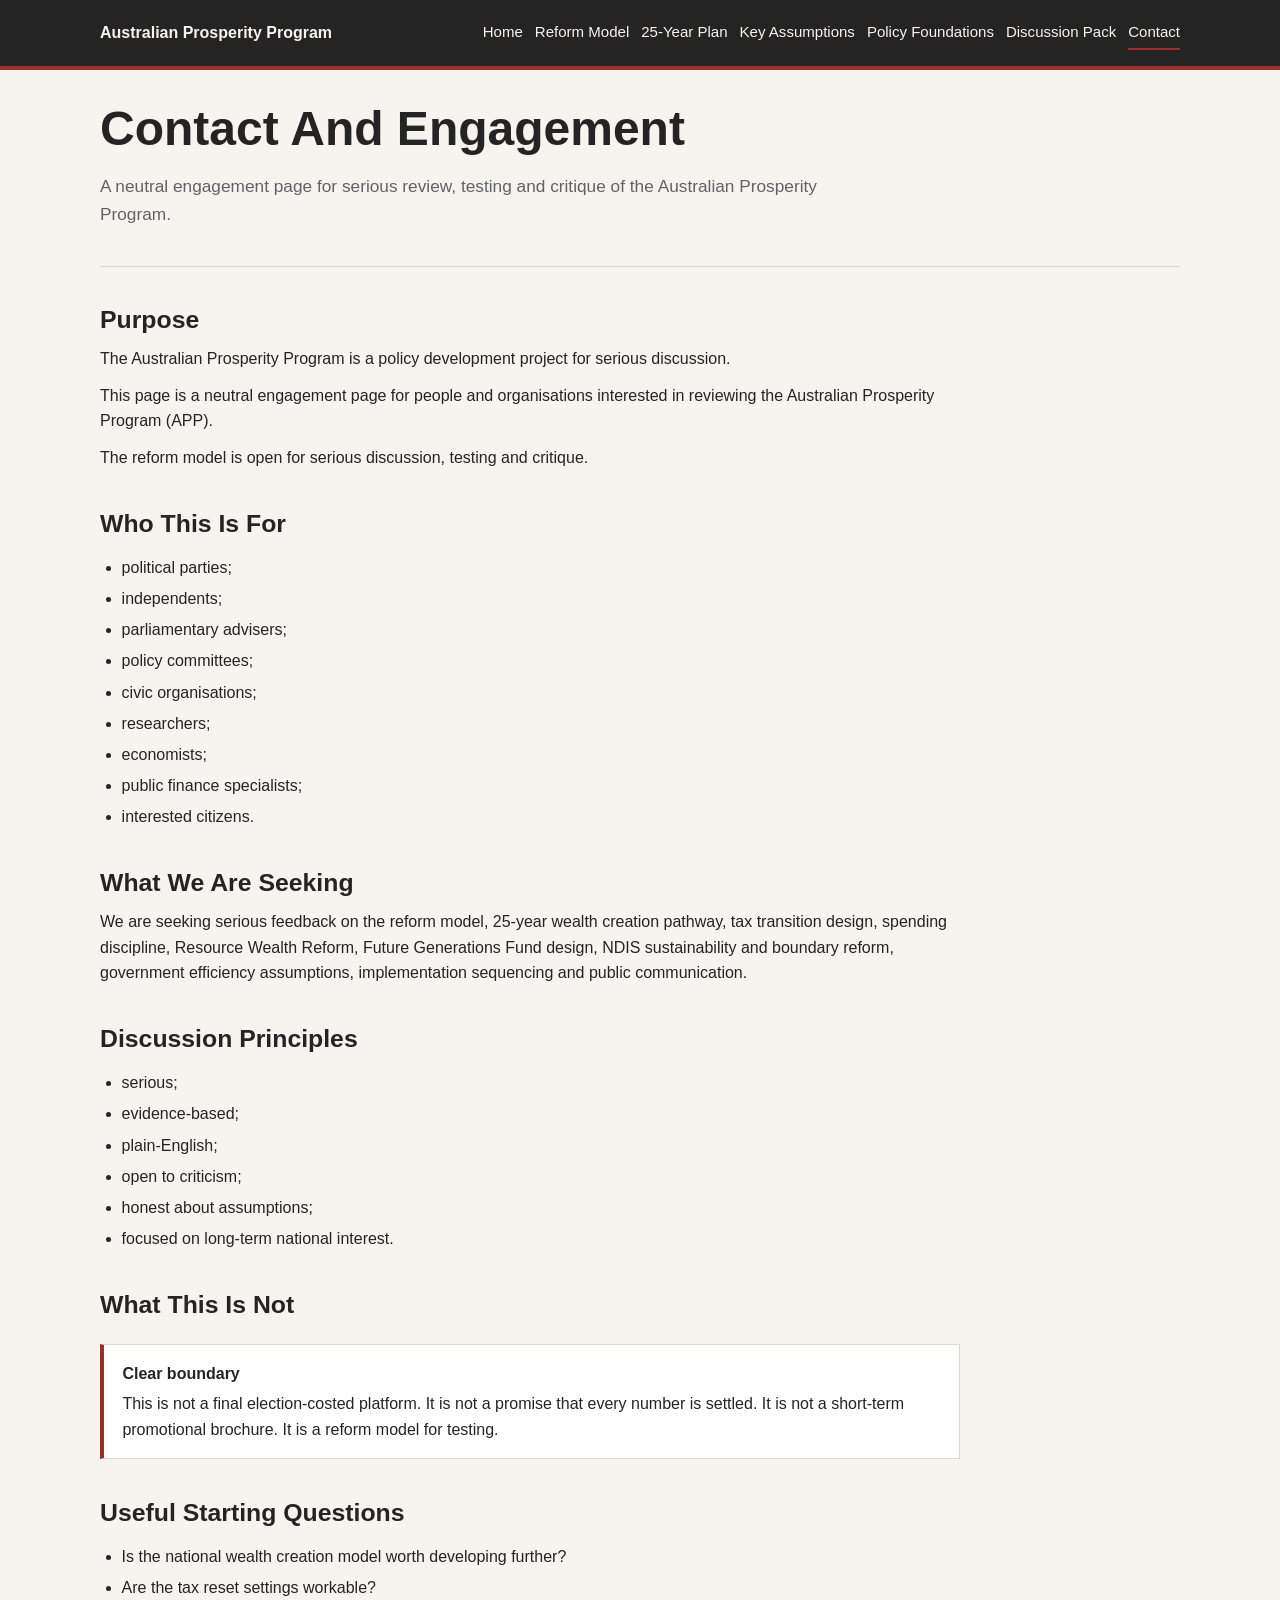
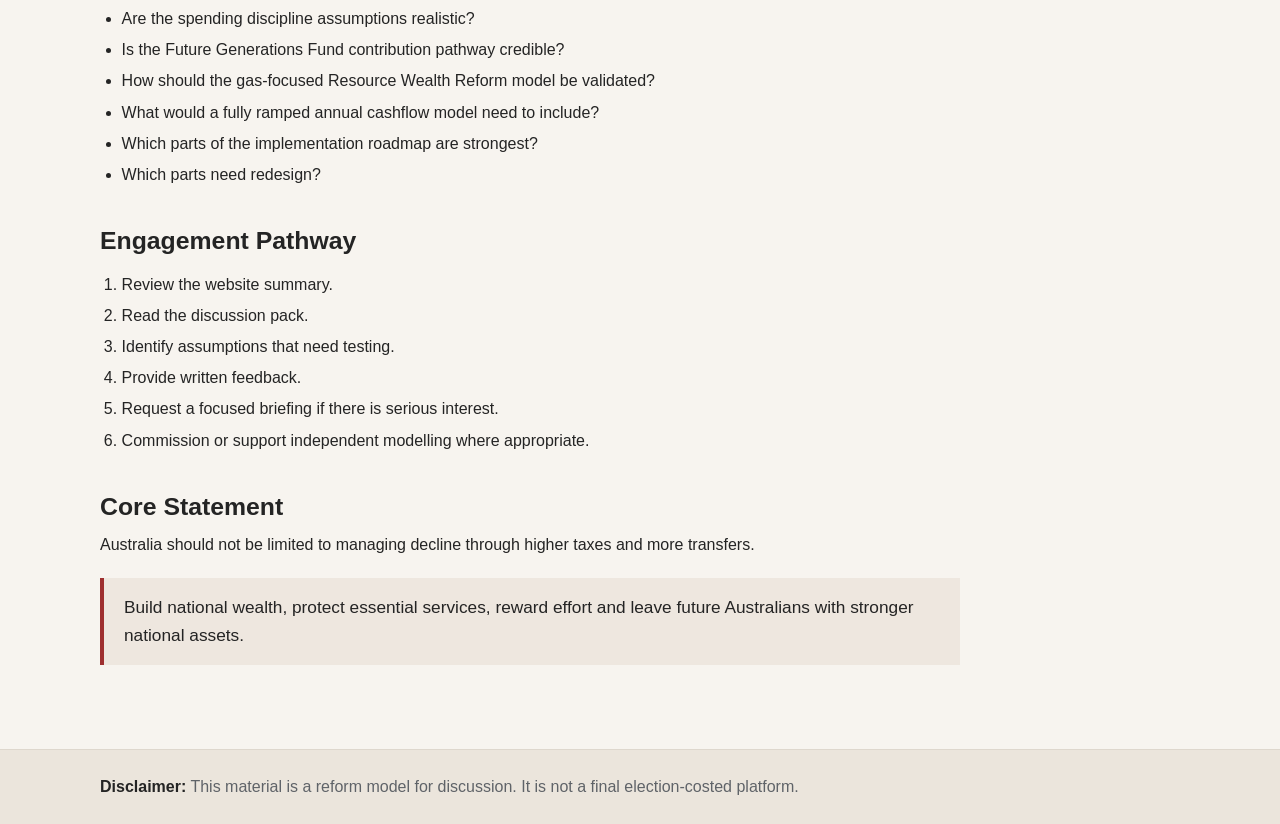
==== contact.html @ e345d158 "Publish initial reform model website" ====
<!doctype html>
<html lang="en">
<head>
  <meta charset="utf-8">
  <meta name="viewport" content="width=device-width, initial-scale=1">
  <title>Contact And Engagement | Australian Prosperity Program</title>
  <link rel="stylesheet" href="assets/style.css">
</head>
<body>
  <header class="site-header">
    <div class="header-inner">
      <a class="brand" href="index.html">Australian Prosperity Program</a>
      <nav class="nav" aria-label="Primary">
        <a href="index.html">Home</a>
        <a href="reform-model.html">Reform Model</a>
        <a href="twenty-five-year-plan.html">25-Year Plan</a>
        <a href="key-assumptions.html">Key Assumptions</a>
        <a href="policy-foundations.html">Policy Foundations</a>
        <a href="discussion-pack.html">Discussion Pack</a>
        <a href="contact.html" aria-current="page">Contact</a>
      </nav>
    </div>
  </header>
  <main class="page">
    <header class="page-header">
      <h1>Contact And Engagement</h1>
      <p>A neutral engagement page for serious review, testing and critique of the Australian Prosperity Program.</p>
    </header>
    <article class="content">
      <h2>Purpose</h2>
      <p>The Australian Prosperity Program is a policy development project for serious discussion.</p>
      <p>This page is a neutral engagement page for people and organisations interested in reviewing the Australian Prosperity Program (APP).</p>
      <p>The reform model is open for serious discussion, testing and critique.</p>

      <h2>Who This Is For</h2>
      <ul>
        <li>political parties;</li>
        <li>independents;</li>
        <li>parliamentary advisers;</li>
        <li>policy committees;</li>
        <li>civic organisations;</li>
        <li>researchers;</li>
        <li>economists;</li>
        <li>public finance specialists;</li>
        <li>interested citizens.</li>
      </ul>

      <h2>What We Are Seeking</h2>
      <p>We are seeking serious feedback on the reform model, 25-year wealth creation pathway, tax transition design, spending discipline, Resource Wealth Reform, Future Generations Fund design, NDIS sustainability and boundary reform, government efficiency assumptions, implementation sequencing and public communication.</p>

      <h2>Discussion Principles</h2>
      <ul>
        <li>serious;</li>
        <li>evidence-based;</li>
        <li>plain-English;</li>
        <li>open to criticism;</li>
        <li>honest about assumptions;</li>
        <li>focused on long-term national interest.</li>
      </ul>

      <h2>What This Is Not</h2>
      <div class="callout">
        <strong>Clear boundary</strong>
        This is not a final election-costed platform. It is not a promise that every number is settled. It is not a short-term promotional brochure. It is a reform model for testing.
      </div>

      <h2>Useful Starting Questions</h2>
      <ul>
        <li>Is the national wealth creation model worth developing further?</li>
        <li>Are the tax reset settings workable?</li>
        <li>Are the spending discipline assumptions realistic?</li>
        <li>Is the Future Generations Fund contribution pathway credible?</li>
        <li>How should the gas-focused Resource Wealth Reform model be validated?</li>
        <li>What would a fully ramped annual cashflow model need to include?</li>
        <li>Which parts of the implementation roadmap are strongest?</li>
        <li>Which parts need redesign?</li>
      </ul>

      <h2>Engagement Pathway</h2>
      <ol>
        <li>Review the website summary.</li>
        <li>Read the discussion pack.</li>
        <li>Identify assumptions that need testing.</li>
        <li>Provide written feedback.</li>
        <li>Request a focused briefing if there is serious interest.</li>
        <li>Commission or support independent modelling where appropriate.</li>
      </ol>

      <h2>Core Statement</h2>
      <p>Australia should not be limited to managing decline through higher taxes and more transfers.</p>
      <blockquote>Build national wealth, protect essential services, reward effort and leave future Australians with stronger national assets.</blockquote>
    </article>
  </main>
  <footer class="site-footer"><div class="footer-inner"><strong>Disclaimer:</strong> This material is a reform model for discussion. It is not a final election-costed platform.</div></footer>
</body>
</html>
---- assets/style.css ----
:root {
  --ink: #242424;
  --muted: #5f6368;
  --paper: #f7f4ef;
  --panel: #ffffff;
  --line: #ded7cd;
  --accent: #9e2f2f;
  --accent-dark: #702121;
  --soft: #eee7df;
  --max: 1120px;
}

* {
  box-sizing: border-box;
}

html {
  background: var(--paper);
  color: var(--ink);
  font-family: Arial, Helvetica, sans-serif;
  font-size: 16px;
  line-height: 1.6;
}

body {
  margin: 0;
}

a {
  color: var(--accent-dark);
}

a:hover,
a:focus {
  color: var(--accent);
}

.site-header {
  background: var(--ink);
  color: var(--paper);
  border-bottom: 4px solid var(--accent);
}

.header-inner {
  max-width: var(--max);
  margin: 0 auto;
  padding: 1rem 1.25rem;
  display: flex;
  align-items: center;
  justify-content: space-between;
  gap: 1rem;
}

.brand {
  color: var(--paper);
  text-decoration: none;
  font-weight: 700;
  letter-spacing: 0;
}

.nav {
  display: flex;
  flex-wrap: wrap;
  gap: .35rem .75rem;
  justify-content: flex-end;
}

.nav a {
  color: var(--paper);
  text-decoration: none;
  font-size: .94rem;
  padding: .25rem 0;
  border-bottom: 2px solid transparent;
}

.nav a[aria-current="page"],
.nav a:hover,
.nav a:focus {
  border-bottom-color: var(--accent);
}

.hero {
  background: linear-gradient(180deg, #302d2b 0%, #242424 100%);
  color: var(--paper);
  padding: 4rem 1.25rem 3.25rem;
}

.hero-inner {
  max-width: var(--max);
  margin: 0 auto;
}

.kicker {
  color: #e0b3ae;
  font-weight: 700;
  text-transform: uppercase;
  font-size: .78rem;
  letter-spacing: .08em;
  margin: 0 0 .7rem;
}

.hero h1 {
  max-width: 820px;
  margin: 0;
  font-size: clamp(2rem, 6vw, 4.25rem);
  line-height: 1.05;
  letter-spacing: 0;
}

.hero p {
  max-width: 740px;
  font-size: 1.18rem;
  color: #eee7df;
}

.hero-actions {
  display: flex;
  flex-wrap: wrap;
  gap: .75rem;
  margin-top: 1.5rem;
}

.button {
  display: inline-block;
  text-decoration: none;
  border: 1px solid var(--accent);
  background: var(--accent);
  color: #fff;
  padding: .75rem 1rem;
  font-weight: 700;
}

.button.secondary {
  background: transparent;
  color: var(--paper);
  border-color: #c5bcb0;
}

.page {
  max-width: var(--max);
  margin: 0 auto;
  padding: 2rem 1.25rem 4rem;
}

.page-header {
  border-bottom: 1px solid var(--line);
  margin-bottom: 2rem;
  padding-bottom: 1.25rem;
}

.page-header h1 {
  margin: 0 0 .5rem;
  font-size: clamp(2rem, 4vw, 3rem);
  line-height: 1.12;
}

.page-header p {
  max-width: 760px;
  color: var(--muted);
  font-size: 1.08rem;
}

.content {
  max-width: 860px;
}

.content h2 {
  margin-top: 2.4rem;
  margin-bottom: .65rem;
  font-size: 1.55rem;
  line-height: 1.2;
}

.content h3 {
  margin-top: 1.65rem;
  margin-bottom: .45rem;
  font-size: 1.13rem;
}

.content p {
  margin: .7rem 0;
}

.content ul,
.content ol {
  padding-left: 1.35rem;
}

.content li {
  margin: .35rem 0;
}

blockquote {
  margin: 1.25rem 0;
  padding: 1rem 1.25rem;
  border-left: 4px solid var(--accent);
  background: var(--soft);
  font-size: 1.08rem;
}

.callout {
  margin: 1.5rem 0;
  padding: 1rem 1.15rem;
  border: 1px solid var(--line);
  border-left: 4px solid var(--accent);
  background: var(--panel);
}

.callout strong {
  display: block;
  margin-bottom: .3rem;
}

.grid {
  display: grid;
  grid-template-columns: repeat(3, minmax(0, 1fr));
  gap: 1rem;
  margin: 1.5rem 0;
}

.card {
  background: var(--panel);
  border: 1px solid var(--line);
  padding: 1rem;
}

.card h3 {
  margin-top: 0;
}

.table-wrap {
  overflow-x: auto;
  margin: 1.25rem 0;
}

table {
  width: 100%;
  border-collapse: collapse;
  background: var(--panel);
  border: 1px solid var(--line);
}

th,
td {
  text-align: left;
  vertical-align: top;
  padding: .75rem;
  border-bottom: 1px solid var(--line);
}

th {
  background: var(--soft);
  font-weight: 700;
}

.site-footer {
  border-top: 1px solid var(--line);
  background: #ebe5dc;
  color: var(--muted);
}

.footer-inner {
  max-width: var(--max);
  margin: 0 auto;
  padding: 1.5rem 1.25rem;
}

.footer-inner strong {
  color: var(--ink);
}

@media (max-width: 820px) {
  .header-inner {
    align-items: flex-start;
    flex-direction: column;
  }

  .nav {
    justify-content: flex-start;
  }

  .grid {
    grid-template-columns: 1fr;
  }

  .hero {
    padding-top: 3rem;
  }
}
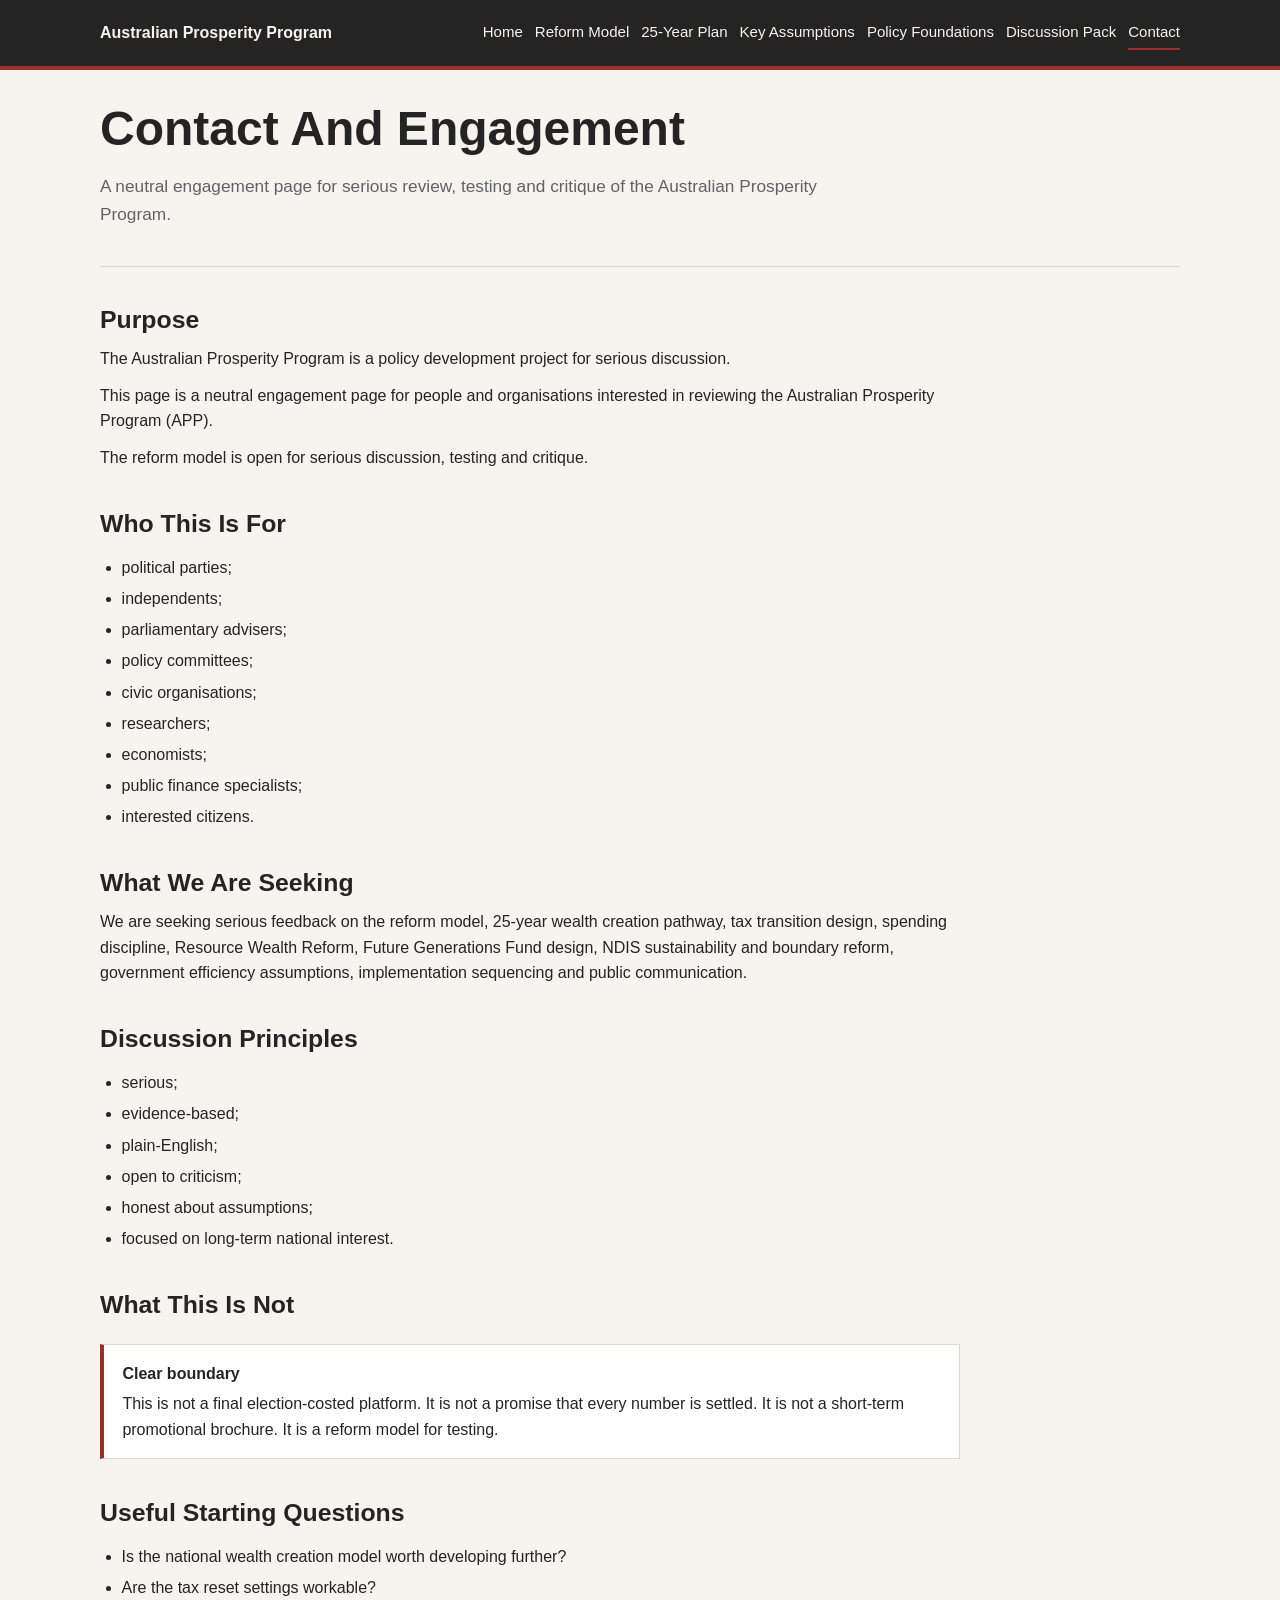
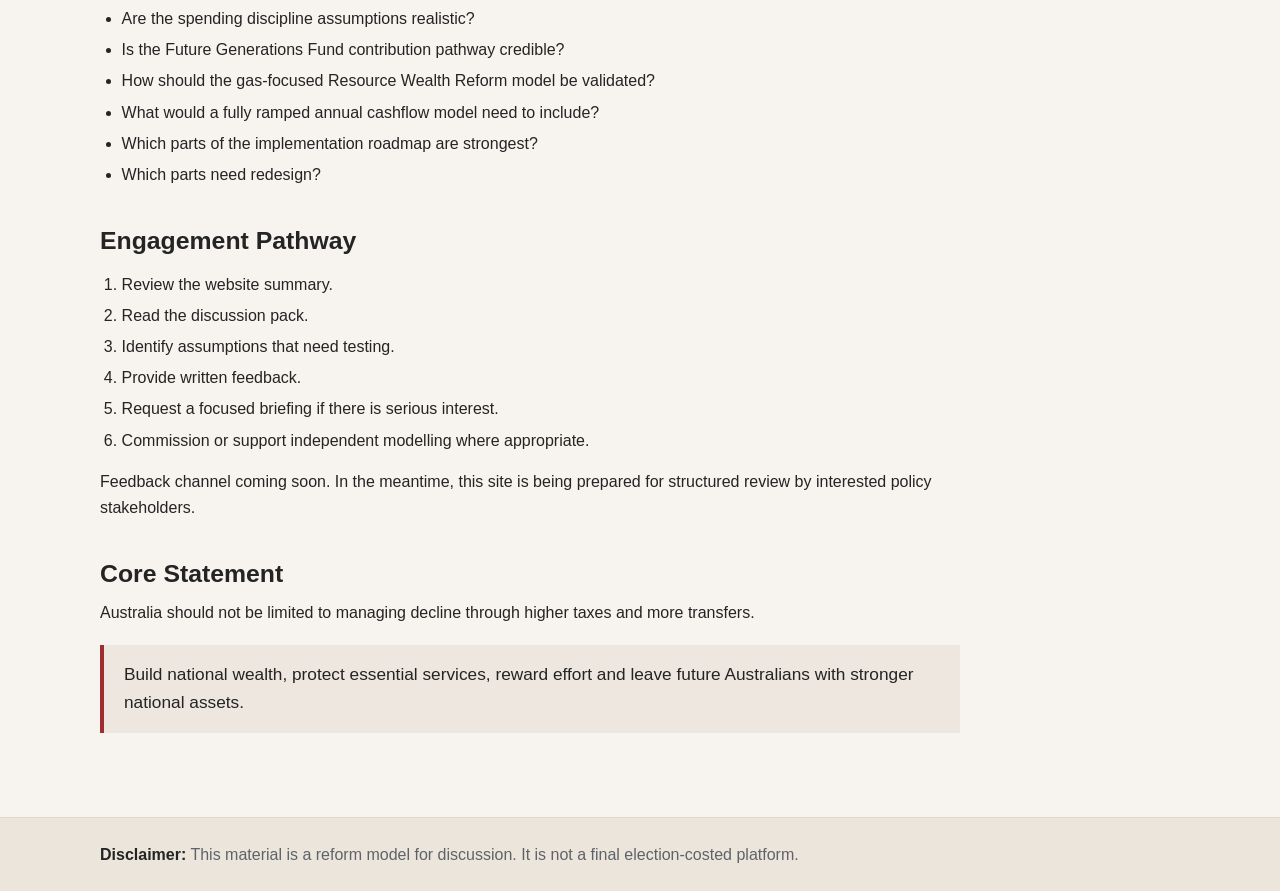
==== commit 6d232eb4: "Apply website consistency fixes" ====
--- a/contact.html
+++ b/contact.html
@@ -85,6 +85,7 @@
         <li>Request a focused briefing if there is serious interest.</li>
         <li>Commission or support independent modelling where appropriate.</li>
       </ol>
+      <p>Feedback channel coming soon. In the meantime, this site is being prepared for structured review by interested policy stakeholders.</p>
 
       <h2>Core Statement</h2>
       <p>Australia should not be limited to managing decline through higher taxes and more transfers.</p>
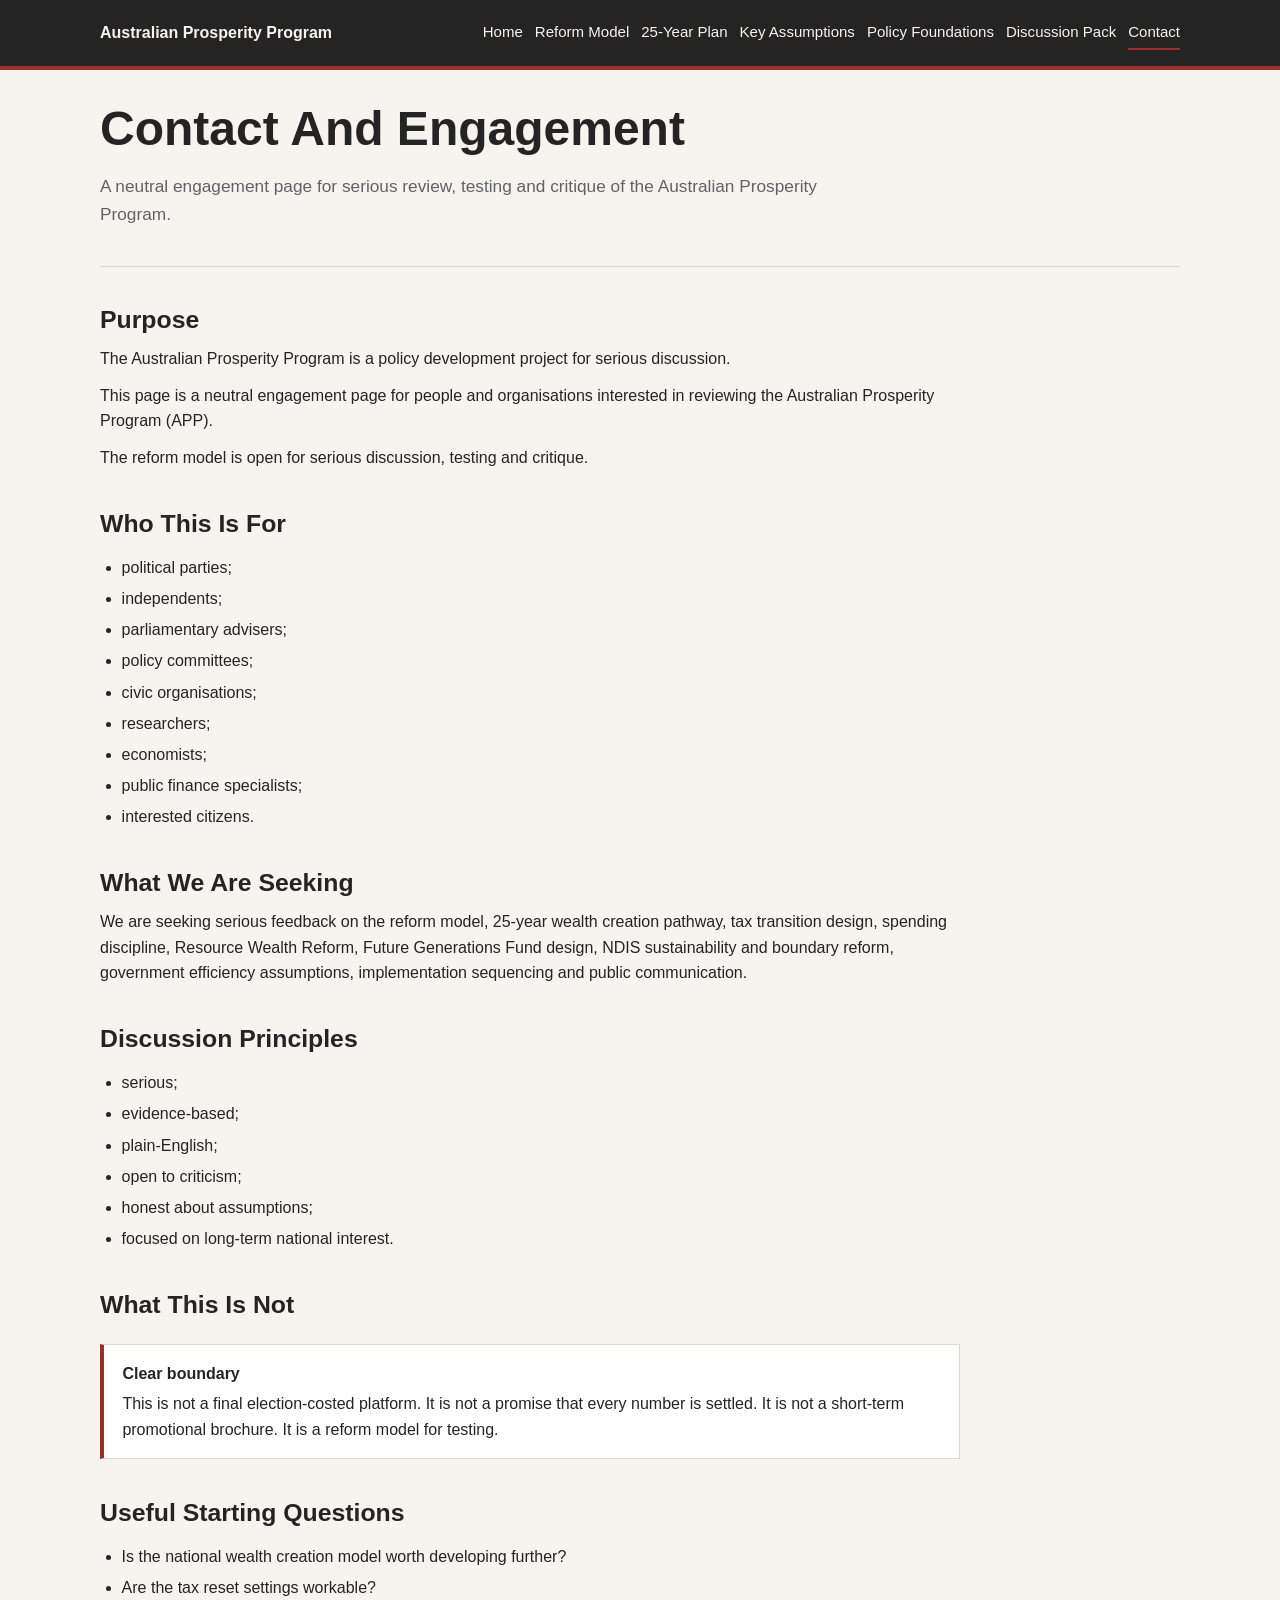
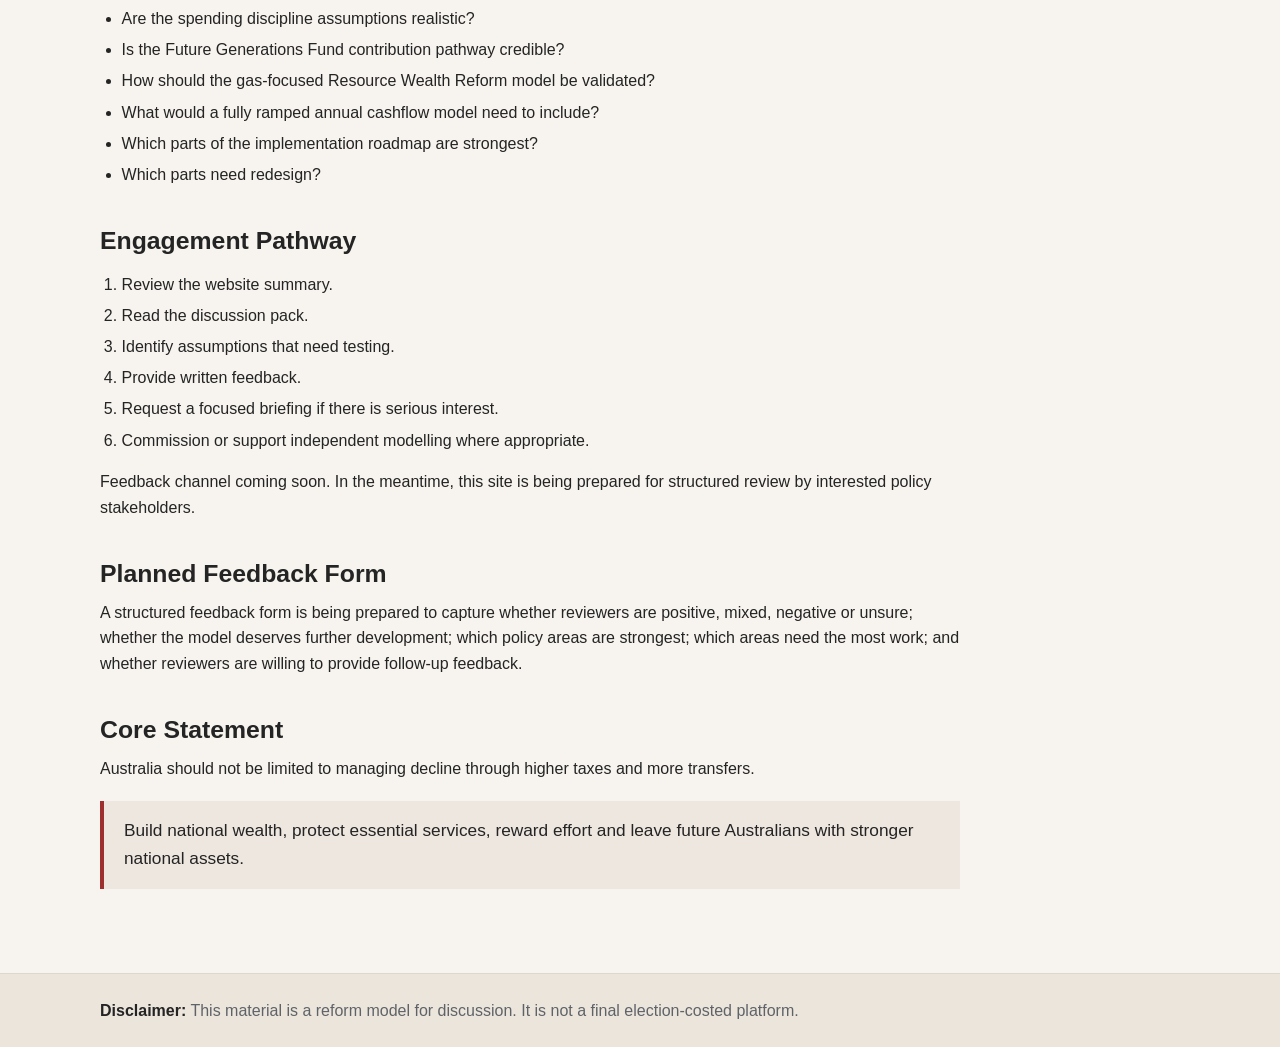
==== commit 16408c7b: "Apply final micro polish and feedback placeholder" ====
--- a/contact.html
+++ b/contact.html
@@ -87,6 +87,9 @@
       </ol>
       <p>Feedback channel coming soon. In the meantime, this site is being prepared for structured review by interested policy stakeholders.</p>
 
+      <h2>Planned Feedback Form</h2>
+      <p>A structured feedback form is being prepared to capture whether reviewers are positive, mixed, negative or unsure; whether the model deserves further development; which policy areas are strongest; which areas need the most work; and whether reviewers are willing to provide follow-up feedback.</p>
+
       <h2>Core Statement</h2>
       <p>Australia should not be limited to managing decline through higher taxes and more transfers.</p>
       <blockquote>Build national wealth, protect essential services, reward effort and leave future Australians with stronger national assets.</blockquote>
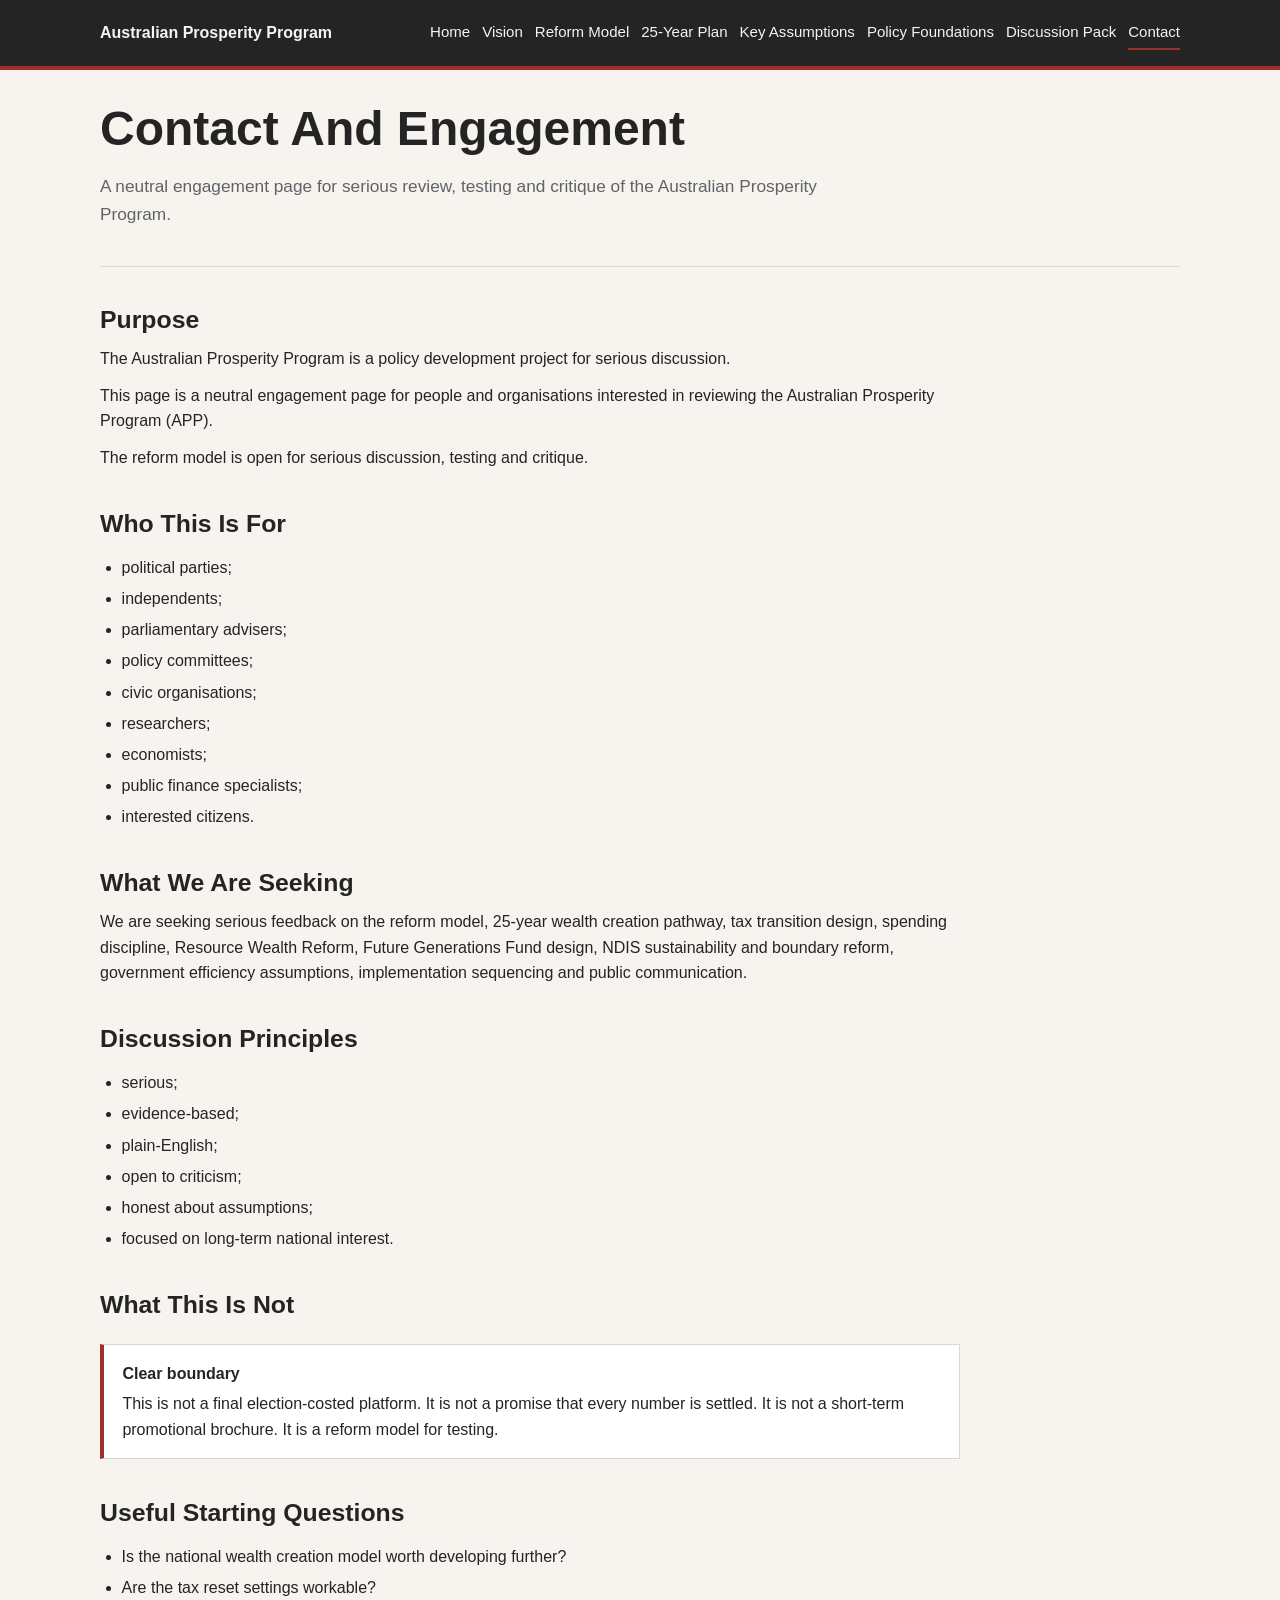
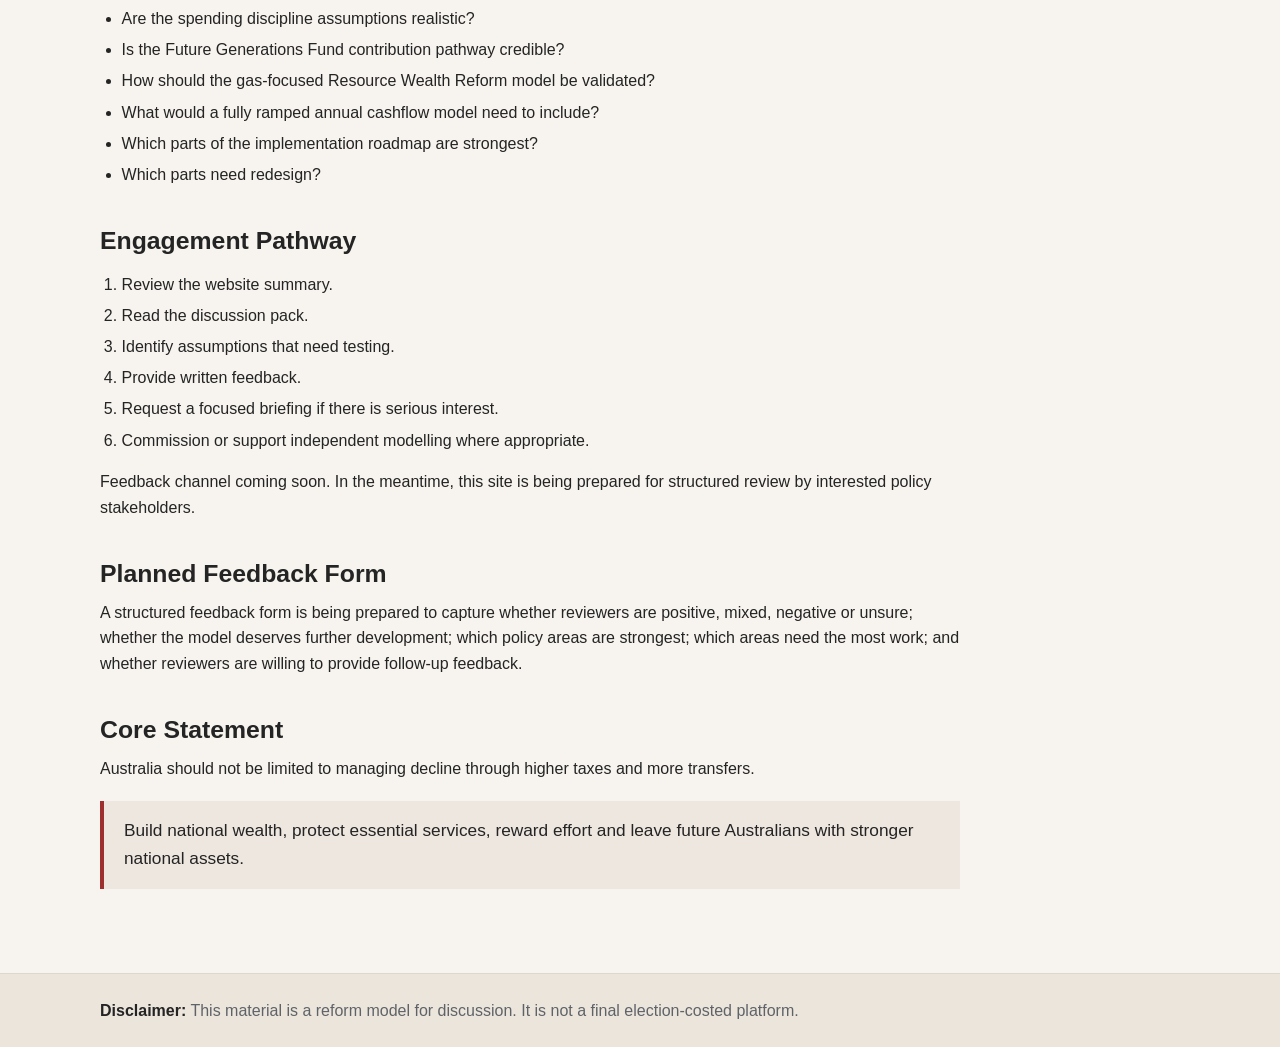
==== commit 10d68161: "Add vision page and homepage call to action" ====
--- a/contact.html
+++ b/contact.html
@@ -3,15 +3,25 @@
 <head>
   <meta charset="utf-8">
   <meta name="viewport" content="width=device-width, initial-scale=1">
+  <meta http-equiv="Content-Security-Policy" content="default-src 'self'; script-src 'self' 'unsafe-inline' https://www.googletagmanager.com; style-src 'self'; img-src 'self' https://www.google-analytics.com https://www.googletagmanager.com; font-src 'self'; connect-src https://www.google-analytics.com https://region1.google-analytics.com; object-src 'none'; frame-src 'none'; base-uri 'self'; form-action 'self'; upgrade-insecure-requests">
+  <meta name="referrer" content="no-referrer">
   <title>Contact And Engagement | Australian Prosperity Program</title>
   <link rel="stylesheet" href="assets/style.css">
+  <script async src="https://www.googletagmanager.com/gtag/js?id=G-9YDKQJBTVT"></script>
+  <script>
+    window.dataLayer = window.dataLayer || [];
+    function gtag(){dataLayer.push(arguments);}
+    gtag('js', new Date());
+    gtag('config', 'G-9YDKQJBTVT');
+  </script>
 </head>
 <body>
   <header class="site-header">
     <div class="header-inner">
-      <a class="brand" href="index.html">Australian Prosperity Program</a>
+        <a class="brand" href="index.html">Australian Prosperity Program</a>
       <nav class="nav" aria-label="Primary">
         <a href="index.html">Home</a>
+        <a href="vision.html">Vision</a>
         <a href="reform-model.html">Reform Model</a>
         <a href="twenty-five-year-plan.html">25-Year Plan</a>
         <a href="key-assumptions.html">Key Assumptions</a>
--- a/assets/style.css
+++ b/assets/style.css
@@ -218,6 +218,19 @@
   margin: 1.5rem 0;
 }
 
+.review-questions {
+  display: block;
+  margin: 1.5rem 0;
+}
+
+.review-question-group {
+  margin-bottom: 1.5rem;
+}
+
+.review-question-group:last-child {
+  margin-bottom: 0;
+}
+
 .card {
   background: var(--panel);
   border: 1px solid var(--line);
@@ -253,6 +266,11 @@
   font-weight: 700;
 }
 
+.net-row td {
+  border-top: 2px solid var(--text);
+  font-weight: 700;
+}
+
 .site-footer {
   border-top: 1px solid var(--line);
   background: #ebe5dc;
